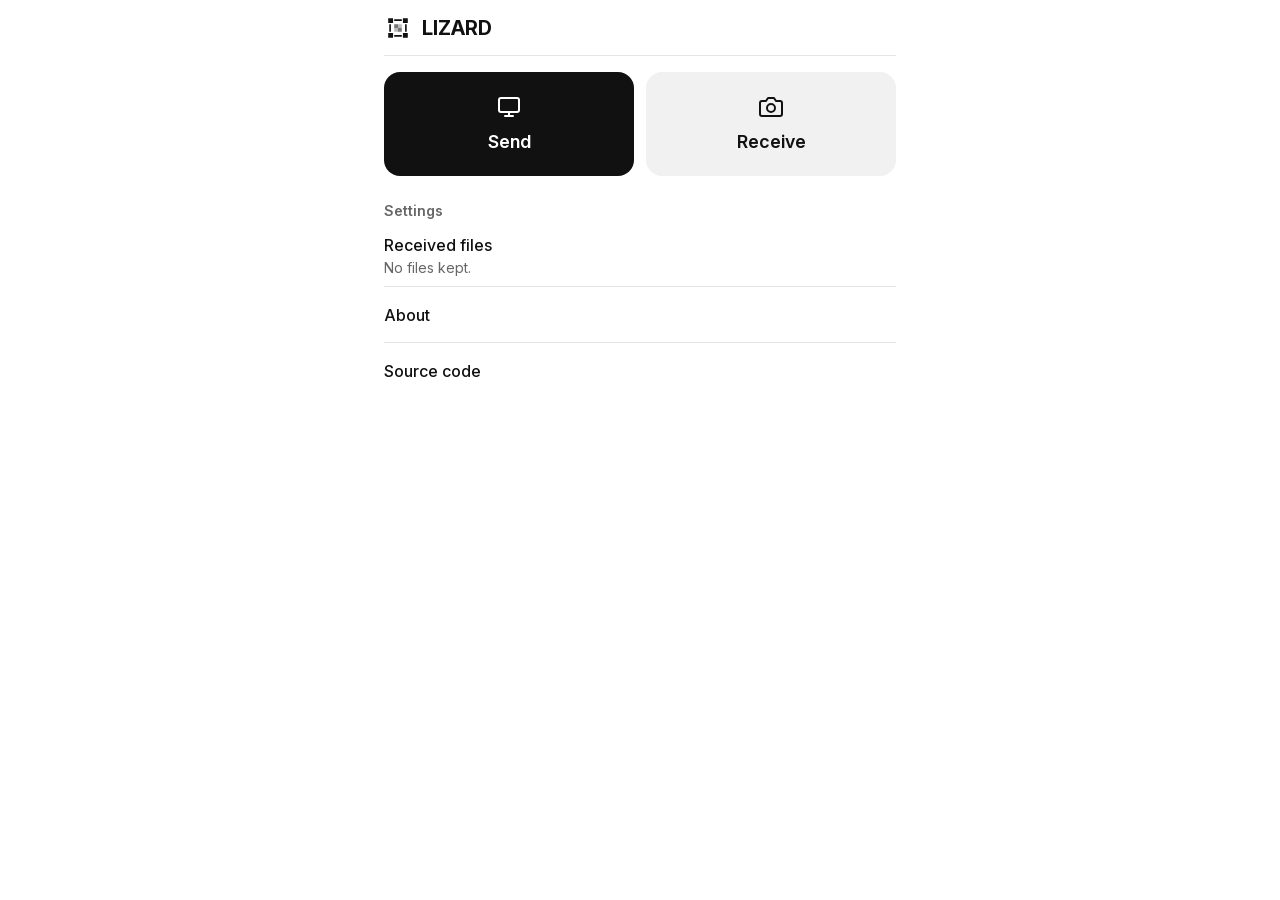
==== lizard-web/index.html @ 61e81e22 "Web: no tip card, Show tips again or first-send question, as the apps Home's first-run tip card and " ====
<!doctype html><meta charset="utf-8"><meta name="viewport" content="width=device-width,initial-scale=1"><title>LIZARD</title><meta name="description" content="Move files from a screen to a camera, with no network."><link rel="icon" href="icon.svg" type="image/svg+xml">
<link rel="preload" href="../liblizard/vendor/fonts/inter/InterVariable.woff2" as="font" type="font/woff2" crossorigin><link rel="stylesheet" href="ui.css">
<style>
  /* ai: Home (2026-10-01): Send and Receive, the received
     files (lizard-web/library.mjs) and Settings. One column, the same at every size. */
  main{max-width:34rem;margin:0 auto;padding:0 16px 2rem}
  .go{display:grid;grid-template-columns:1fr 1fr;gap:12px;margin:16px 0 8px}
  .go .btn{flex-direction:column;align-items:center;justify-content:center;gap:2px;min-height:104px;padding:16px;
    border-radius:16px;text-align:center;font-size:18px}
  .go .btn svg{margin-bottom:10px}
</style>
<main>
  <header class="bar"><span class="brand"><img src="icon.svg" alt="" width="28" height="28"><span>LIZARD</span></span><span class="grow"></span></header>
  <div class="go"><a id="send" class="btn" href="send.html"><svg class="i" viewBox="0 0 24 24" aria-hidden="true"><rect x="2" y="3" width="20" height="14" rx="2"/><path d="M8 21h8M12 17v4"/></svg>Send</a><a id="recv" class="btn" href="recv.html?auto"><svg class="i" viewBox="0 0 24 24" aria-hidden="true"><path d="M23 19a2 2 0 0 1-2 2H3a2 2 0 0 1-2-2V8a2 2 0 0 1 2-2h4l2-3h6l2 3h4a2 2 0 0 1 2 2z"/><circle cx="12" cy="13" r="4"/></svg>Receive</a></div>
  <section id="partial" aria-labelledby="partial-h" hidden><h2 id="partial-h">Unfinished</h2>
    <ul id="partialList" class="list files"></ul>
  </section>
  <section id="files" aria-labelledby="files-h"><h2 id="files-h">Received files</h2>
    <div id="empty" class="empty"><svg class="i" viewBox="0 0 24 24" aria-hidden="true"><path d="M14 2H6a2 2 0 0 0-2 2v16a2 2 0 0 0 2 2h12a2 2 0 0 0 2-2V8z"/><path d="M14 2v6h6"/></svg><span>This browser keeps no files: a received file stays until its page closes.</span></div>
    <ul id="list" class="list files"></ul>
  </section>
  <section class="settings" aria-labelledby="settings-h">
    <h2 id="settings-h" tabindex="-1">Settings</h2>
    <div class="item"><span class="body"><span class="t">Received files</span><span id="usage" class="s"></span></span><button id="clearAll" class="text danger" type="button" hidden>Delete all</button></div>
    <div class="item"><span class="body"><span class="t">About</span><span id="about" class="s"></span></span></div>
    <a id="source" class="item" href="https://github.com/FNWTalon/LIZARD" target="_blank" rel="noopener"><span class="body"><span class="t">Source code</span></span></a>
  </section>
</main>
<script type="module" src="home.mjs"></script>
---- lizard-web/ui.css ----
/* ai: The look every LIZARD page shares: light, black and white, flat (no gradients, no shadows). Since 2026-10-01: */
/* ai: one solid black button a screen, the others on a soft grey fill, minor actions text alone, every button a pill; */
/* ai: a top app bar with a back arrow; lists */
/* ai: of rows for files and settings; cards on a soft fill. Colour is for two things only: an error (--bad) and a */
/* ai: finished transfer (--good). A page keeps its own layout inline; this file holds the tokens and the parts. The */
/* ai: Android app draws the same tokens and parts (lizard-android/app/src/main/java/dev/lizard/receiver/Parts.kt). */
/* ai: The type (2026-10-10): Inter for the text, JetBrains Mono for the readouts, both from liblizard/vendor/fonts (the */
/* ai: Android app and the desktop sender carry the same files). Inter is one variable file for every weight; each page */
/* ai: preloads it, and block keeps the first paint off the fallback face (no swap after it). */
@font-face{font-family:"Inter";src:url("../liblizard/vendor/fonts/inter/InterVariable.woff2") format("woff2");font-weight:100 900;font-style:normal;font-display:block}
@font-face{font-family:"JetBrains Mono";src:url("../liblizard/vendor/fonts/jetbrains-mono/JetBrainsMono-Regular.woff2") format("woff2");font-weight:400;font-style:normal;font-display:block}
:root{--fg:#111;--bg:#fff;--muted:#666;--line:#e4e4e4;--soft:#f1f1f1;--soft-2:#e6e6e6;--card:#f6f6f6;--bad:#b00020;
  --good:#0a7a2f;color-scheme:light}
*,*::before,*::after{box-sizing:border-box}
html{-webkit-text-size-adjust:100%;text-size-adjust:100%}
body{margin:0;background:var(--bg);color:var(--fg);font:16px/1.5 Inter,system-ui,-apple-system,"Segoe UI",Roboto,sans-serif}
/* ai: the hidden attribute always wins, so a .btn's display never shows a button a page has hidden */
[hidden]{display:none !important}
a{color:var(--fg)}
/* ai: the icons (ui.mjs icon, and inline in the pages): a 24 grid, 2 px strokes in the text's colour */
svg.i{width:24px;height:24px;flex:none;display:block;fill:none;stroke:currentColor;stroke-width:2;stroke-linecap:round;stroke-linejoin:round}

/* ai: Buttons: a soft grey fill by default; .primary solid black (one a screen); .text, minor, no fill; .danger red text;
   .icon, a round 48 px target round a 24 px icon. 48 px tall for a thumb, 40 px under a mouse. */
button,.btn{display:inline-flex;align-items:center;justify-content:center;gap:8px;min-height:48px;margin:0;padding:0 20px;
  font:inherit;font-size:15px;font-weight:600;line-height:1.2;color:var(--fg);background:var(--soft);border:0;
  border-radius:999px;cursor:pointer;text-decoration:none;text-align:center;user-select:none;-webkit-tap-highlight-color:transparent}
/* ai: hover only where the pointer hovers: on a touch screen :hover sticks after a tap, and a button let go stays grey */
@media (hover:hover){button:hover,.btn:hover{background:var(--soft-2)}}
button:active,.btn:active{background:var(--soft-2)}
.primary,.primary:hover,.primary:active{background:var(--fg);color:var(--bg)}
@media (hover:hover){.primary:hover{background:#333}}
.text,.icon{background:transparent}
.text{padding:0 12px}
.danger{color:var(--bad)}
.icon{width:48px;min-width:48px;padding:0;border-radius:50%}
button:disabled,button:disabled:hover{background:var(--soft);color:rgba(17,17,17,.38);cursor:default}
.text:disabled,.icon:disabled{background:transparent}
@media (pointer:fine){button,.btn{min-height:40px}.icon{width:40px;min-width:40px}}
:focus-visible{outline:2px solid var(--fg);outline-offset:2px}

/* ai: Fields on the soft fill, 8 px corners; a select's own arrow replaced by a chevron. 16 px text: iOS zooms the page
   in on focus of anything smaller. */
select,input{font:inherit;font-size:16px;color:var(--fg);background-color:var(--soft);border:1px solid transparent;
  border-radius:8px;min-height:48px;padding:0 12px;min-width:0;max-width:100%}
select{appearance:none;-webkit-appearance:none;padding-right:40px;background-repeat:no-repeat;background-position:right 14px center;
  background-size:14px;background-image:url("data:image/svg+xml,%3Csvg xmlns='http://www.w3.org/2000/svg' viewBox='0 0 24 24' fill='none' stroke='%23666' stroke-width='2.5' stroke-linecap='round' stroke-linejoin='round'%3E%3Cpath d='M6 9l6 6 6-6'/%3E%3C/svg%3E")}
select:focus-visible,input:focus-visible{outline:none;border-color:var(--fg)}
/* ai: sliders the full width of their box (2026-10-02): none of the fields' padding, fill or 48 px height */
input[type=range]{width:100%;min-height:24px;padding:0;margin:0;background:transparent;border:0;accent-color:var(--fg)}
select:disabled,input:disabled{color:rgba(17,17,17,.38)}
@media (pointer:fine){select,input{min-height:40px}}
.row{display:flex;flex-wrap:wrap;gap:8px;align-items:center}

/* ai: Status: .status is the state line, .nums the user's figures under it (progress, size, speed, time left: their
   figures of one width so they do not jitter), .lab the lab line in Developer Tools (a code block, as the readouts), .why the
   hints when there are any. */
.status{font-size:18px;font-weight:600;line-height:1.35;margin:4px 0}
.nums{font-size:14px;font-variant-numeric:tabular-nums;color:var(--muted);margin:2px 0}
.lab,pre.readout{font:13px/1.45 "JetBrains Mono",ui-monospace,SFMono-Regular,Menlo,Consolas,monospace;color:var(--muted);background:var(--card);
  border-radius:8px;padding:8px 12px;margin:8px 0;white-space:pre-wrap;word-break:break-word}
pre.readout{font-size:12px;color:var(--fg)}
.lab:empty,pre.readout:empty{display:none}
.why{font-weight:600;margin:4px 0}
.good{color:var(--good)}
.bad{color:var(--bad)}
/* ai: a file's name in a line (ui.mjs sayName, 2026-10-23): on one line, its stem cut with an ellipsis, its ending whole */
.fname{display:inline-flex;max-width:100%;white-space:nowrap;vertical-align:bottom}
.fname>.stem{overflow:hidden;text-overflow:ellipsis;min-width:0}
.hint{color:var(--muted);font-size:14px}
.meter{height:6px;background:var(--soft);border-radius:3px;overflow:hidden;margin:8px 0}
.meter>span{display:block;height:100%;width:0;background:var(--fg);border-radius:3px}

/* ai: The top app bar every page carries: Home's mark and name, or on the other pages a back arrow (home) and the page's
   title; the other tool (#swap, a text button) and Settings (an icon button) on the right. Its height is fixed, so
   nothing below it moves when a page's state changes. */
.bar{display:flex;align-items:center;gap:4px;min-height:56px;border-bottom:1px solid var(--line);flex:none}
.bar .brand{display:inline-flex;align-items:center;gap:10px;min-height:48px;font-size:20px;font-weight:700;color:var(--fg);text-decoration:none}
.bar .brand img{width:28px;height:28px;display:block}
.bar .back{margin-left:-12px}
.bar h1{margin:0 0 0 4px;font-size:20px;font-weight:600;white-space:nowrap;overflow:hidden;text-overflow:ellipsis;min-width:0}
.bar .grow{flex:1 1 auto}
.bar>.icon:last-child{margin-right:-12px}
@media (pointer:fine){.bar .back{margin-left:-8px}.bar>.icon:last-child{margin-right:-8px}}
/* ai: The tool pages' sidebar collapser (2026-10-02): an icon at the bar's end in landscape, where the controls are a
   column beside the code or the camera;
   collapsed (body.collapsed, ui.mjs collapser), the column is a 56 px rail holding it alone, its chevrons turned, and
   the page's own room the rest (each page sizes its column by --side). Portrait stacks the controls: no button.
   Since 2026-11-01 by the pointer: a phone's (coarse) the collapser alone, no edge and no switch in the column's bar;
   anything else (a mouse's fine pointer, or none) no collapser in the open column's bar, the column's edge an editor's
   sash (ui.mjs sideResizer); the rail's expander on both. */
:root{--side:20rem}
.side-edge{display:none}
.bar .collapse{display:none}
@media (orientation:landscape){
  /* ai: the tool pages' way Home is the rail's last square in landscape, not the bar (2026-10-05): expanding the column
     put the bar's back arrow where the expand button had been, and a second tap left the page */
  .bar .back{display:none}
  body.collapsed{--side:56px}
  body.collapsed .bar{padding:0;justify-content:center}
  body.collapsed .bar>:not(.collapse){display:none}
  body.collapsed .bar>.collapse{margin:0}
  body.collapsed .collapse svg{transform:rotate(180deg)}
  body.resizing{cursor:col-resize;user-select:none}
  body.collapsed .rail{display:flex;flex:1 1 auto}
}
@media (orientation:landscape) and (pointer:coarse){
  .bar .collapse{display:flex}
  .bar #swap{display:none}
}
@media (orientation:landscape) and (pointer:fine),(orientation:landscape) and (pointer:none){
  /* ai: the column's edge, dragged (ui.mjs sideResizer, 2026-10-05): a 12 px strip over the hairline, the rail's too */
  .side-edge{display:block;position:fixed;top:0;bottom:0;left:var(--side);width:12px;margin-left:-6px;cursor:col-resize;z-index:5;touch-action:none}
  body.full .side-edge{display:none}
  body.collapsed .bar .collapse{display:flex}
}
/* ai: The collapsed rail's squares (2026-10-02): 56 px each under
   the bar's button; a pause that turns to play (.off), a figure over its unit (.rate), the receiver's green tick (.done). */
.rail{display:none;flex-direction:column;align-items:center}
.rail>*{width:56px;height:56px;flex:none;display:flex;flex-direction:column;align-items:center;justify-content:center;margin:0;padding:0}
.rail>[hidden]{display:none}
.rail .rate{font-size:13px;line-height:1.2;font-weight:600;color:var(--fg);font-variant-numeric:tabular-nums}
.rail .rate small{font-size:11px;font-weight:400;color:var(--muted)}
.rail .done{color:var(--good)}
.rail .play,.rail .off .pause{display:none}.rail .off .play{display:block}
/* ai: A square at the rail's foot (the sender's "?", 2026-10-03), and the card it opens: a popover beside the rail, at
   the foot of the window, on the card fill. */
.rail .help{margin-top:auto}
/* ai: Home, the rail's last square (2026-10-05): at the foot, under the sender's "?" where there is one */
.rail .home{margin-top:auto}
.rail .help~.home{margin-top:0}
/* ai: A dialog in the middle (the receiver's first-camera note), the page's colours */
.dialog{border:0;border-radius:12px;padding:20px 20px 16px;max-width:22rem;background:var(--bg);color:var(--fg);box-shadow:0 8px 32px rgba(0,0,0,.25);font-size:15px;line-height:1.45}
.dialog::backdrop{background:rgba(0,0,0,.35)}
.dialog p{margin:0 0 16px}
.row.end{justify-content:flex-end}
.pop{position:fixed;inset:auto auto 8px 64px;margin:0;max-width:18rem;border:0;border-radius:12px;padding:12px 16px;background:var(--card);color:var(--fg);box-shadow:0 4px 16px rgba(0,0,0,.18);font-size:14px;line-height:1.4}


/* ai: Sections and rows: a section's heading a small grey label; a row (.item) 56 px tall at least, its text (.body: .t
   the title, .s the line under it) beside a leading icon (.lead) and a trailing control, a hairline between rows. */
.settings>h2,section>h2{font-size:14px;font-weight:600;color:var(--muted);margin:24px 0 4px}
.settings label{display:grid;gap:4px;font-size:14px;color:var(--muted);margin:8px 0}
.settings label select{color:var(--fg);width:100%}
.list{list-style:none;margin:0;padding:0}
.item{display:flex;align-items:center;gap:12px;min-height:56px;padding:8px 0;border-bottom:1px solid var(--line)}
.item:last-child{border-bottom:0}
button.item{width:100%;justify-content:flex-start;padding:8px 0;font-weight:400;font-size:16px;text-align:left;background:transparent;border-radius:0}
@media (hover:hover){button.item:hover{background:transparent}}
a.item{text-decoration:none}
.item .body{display:flex;flex-direction:column;flex:1 1 auto;min-width:0}
/* ai: a row's title on one line, cut with an ellipsis where the row is too narrow for it (2026-10-23) */
.item .t{font-weight:500;white-space:nowrap;overflow:hidden;text-overflow:ellipsis}
.item .s{font-size:14px;color:var(--muted)}
.lead{display:grid;place-items:center;width:40px;height:40px;border-radius:10px;background:var(--soft);flex:none}
/* ai: The senders' file upload (2026-10-26, LocalSend's geometry; the apps' Parts the same): .tile a button 104 px tall,
   an icon over one word; .sel the selection's card, its count and Clear on one line over its items (.itile: the icon,
   the name with its stem cut and its ending kept, the size, an x at its corner). The tiles share one row across the
   width, always; the items are a grid stretched across it, 104 px the narrowest before one folds to the next row, a
   short last row keeping the columns' width (auto-fill). */
.tiles{display:grid;grid-auto-flow:column;grid-auto-columns:minmax(0,1fr);gap:12px}
.tile{flex-direction:column;gap:8px;width:100%;height:104px;padding:0;border-radius:12px;font-weight:500}
.tile svg.i{width:32px;height:32px}
.sel{padding:4px 12px 12px;border-radius:12px;background:var(--card)}
.sel>.head{display:flex;align-items:center;gap:8px;min-height:40px;padding-left:4px}
.sel>.head>span{flex:1 1 auto;min-width:0;font-weight:500;white-space:nowrap;overflow:hidden;text-overflow:ellipsis}
.items{display:grid;grid-template-columns:repeat(auto-fill,minmax(104px,1fr));gap:8px;margin:4px 0 0;padding:0;list-style:none}
.itile{position:relative;display:flex;flex-direction:column;align-items:center;justify-content:center;gap:2px;min-width:0;
  height:104px;padding:8px;border-radius:12px;background:var(--bg)}
.itile>svg.i{width:28px;height:28px;margin-bottom:4px;color:var(--muted)}
.itile .t{max-width:100%;font-size:13px;font-weight:500;line-height:1.3}
.itile .s{font-size:12px;color:var(--muted);white-space:nowrap}
.itile .x{position:absolute;top:2px;right:2px;width:28px;min-width:28px;height:28px;min-height:28px;padding:0;background:transparent}
.itile .x svg.i{width:16px;height:16px}
/* ai: The received files (home.mjs): the row opens its file; the more icon's menu holds Open, Save, Share, Delete. */
.files .name{flex:1 1 auto;min-width:0;white-space:nowrap;overflow:hidden;text-overflow:ellipsis;font-weight:500;text-decoration:none}
.files .meta{display:block;overflow:hidden;text-overflow:ellipsis;font-weight:400;font-size:14px;color:var(--muted)}
.menu{position:relative;flex:none}
.menu>summary{list-style:none}
.menu>summary::-webkit-details-marker{display:none}
.menu .acts{position:absolute;right:0;top:calc(100% + 4px);z-index:5;display:flex;flex-direction:column;min-width:11rem;
  padding:6px 0;background:var(--bg);border:1px solid var(--line);border-radius:12px}
.menu .acts>*{justify-content:flex-start;min-height:44px;padding:0 16px;border-radius:0;background:transparent;font-weight:400}
@media (hover:hover){.menu .acts>*:hover{background:var(--soft)}}
.empty{display:flex;flex-direction:column;align-items:center;gap:8px;padding:24px 0;color:var(--muted);font-size:14px;text-align:center}

/* ai: Settings and Developer Tools (details.dev; the Developer panel until 2026-10-01, Advanced until 2026-10-03): the
   switches and readouts, closed unless opened (ui.mjs remember keeps it); its summary a row with a chevron that turns. */
details.dev{border-top:1px solid var(--line);margin-top:8px}
details.dev>summary{list-style:none;display:flex;align-items:center;min-height:56px;cursor:pointer;font-weight:500;user-select:none}
details.dev>summary::-webkit-details-marker{display:none}
details.dev>summary::after{content:"";margin:0 6px 0 auto;width:8px;height:8px;border-right:2px solid var(--muted);
  border-bottom:2px solid var(--muted);transform:translateY(-2px) rotate(45deg);transition:transform .15s}
details.dev[open]>summary::after{transform:translateY(2px) rotate(225deg)}
/* ai: a fold's first line straight under its row (2026-10-02) */
details.dev>summary+*,details.dev>summary+.grid>label:first-child{margin-top:0}
/* ai: Settings' fields, one rhythm (2026-10-02): a label 4 px over its control,
   16 px between fields whatever the control (a menu, a slider), a group's header 16 px above it and 8 px
   over its first field */
details.dev .grid{display:grid;grid-template-columns:repeat(auto-fill,minmax(min(100%,14rem),1fr));gap:16px;margin:4px 0 16px}
details.dev label{display:grid;gap:4px;font-size:14px;color:var(--muted);margin:0}
/* ai: the sender's blocks a frame (2026-10-01): a slider (its first step auto since 2026-10-05, an auto box beside it
   before), the count and what it holds above */
.blocks{display:flex;flex-direction:column;gap:4px;margin:0}.blocks .row{display:flex;align-items:center;gap:12px;justify-content:space-between}
/* ai: a slider's title and value in the fields' label style (2026-10-02) */
.blocks .row>span{font-size:14px;color:var(--muted)}
/* ai: the Code group's first field right under its heading */
#f-focus>.grid{margin-top:0}#f-focus>.grid>.blocks:first-child{margin-top:0}
.item .s:empty{display:none}
#blocksOut,#fpsOut{color:var(--muted);font-variant-numeric:tabular-nums}
details.dev fieldset{border:0;margin:16px 0 0;padding:0;min-width:0}
/* ai: About, a tool page's last row, under Developer Tools (2026-10-02) */
.settings .about{border-top:1px solid var(--line);margin-top:8px}
details.dev legend{font-size:14px;font-weight:600;color:var(--fg);padding:0;margin-bottom:8px}
.sr-only{position:absolute;width:1px;height:1px;padding:0;margin:-1px;overflow:hidden;clip:rect(0 0 0 0);
  white-space:nowrap;border:0}
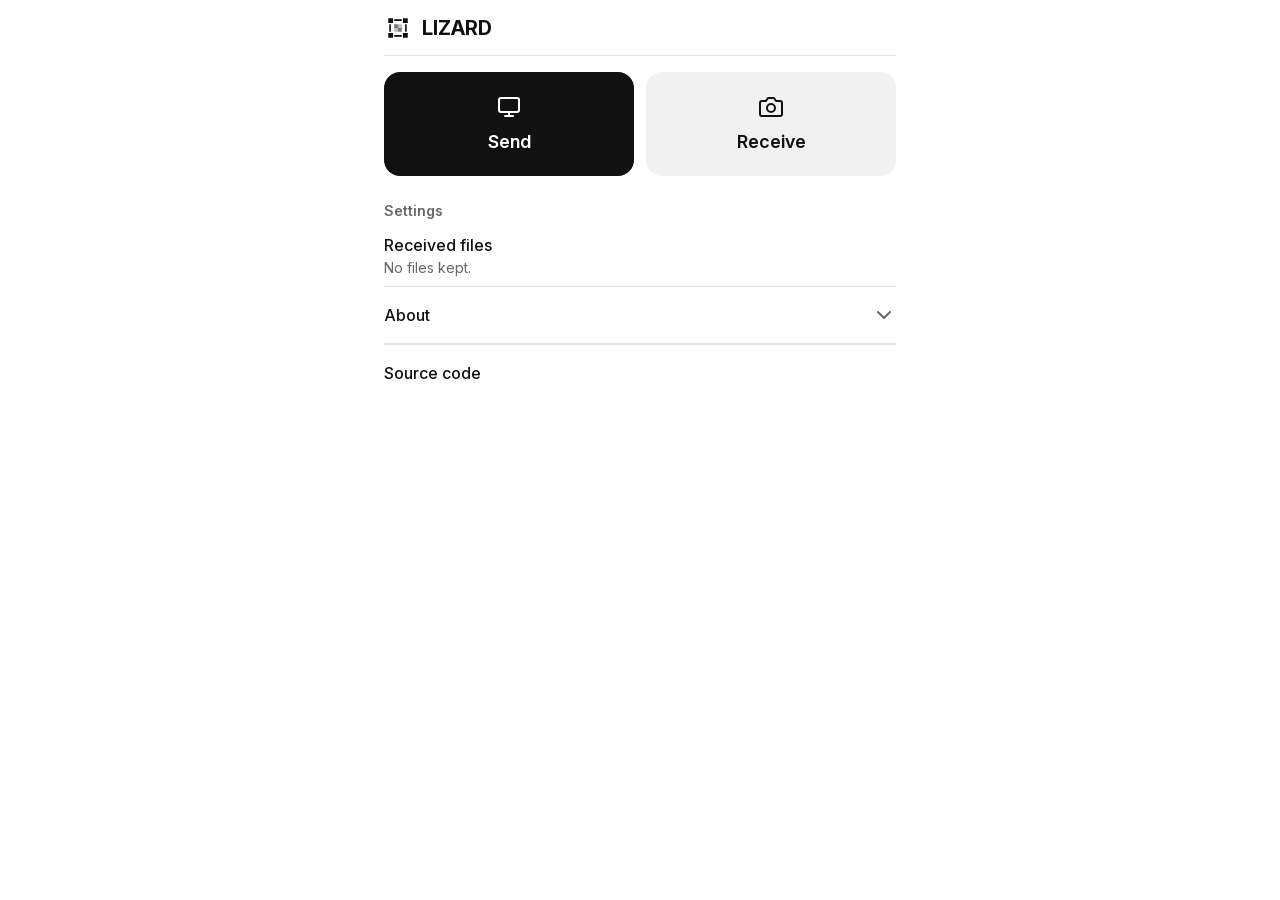
==== commit a7d27cc4: "The web receiver in the PC receiver's layout The receiver page takes the apps' Receive screen (lizar" ====
--- a/lizard-web/index.html
+++ b/lizard-web/index.html
@@ -8,6 +8,8 @@
   .go .btn{flex-direction:column;align-items:center;justify-content:center;gap:2px;min-height:104px;padding:16px;
     border-radius:16px;text-align:center;font-size:18px}
   .go .btn svg{margin-bottom:10px}
+  /* ai: About a fold among the Settings rows (2026-11-06, the apps' AboutFold): the rows' hairline under it, none over it */
+  .settings details.dev{border-top:0;margin-top:0;border-bottom:1px solid var(--line)}
 </style>
 <main>
   <header class="bar"><span class="brand"><img src="icon.svg" alt="" width="28" height="28"><span>LIZARD</span></span><span class="grow"></span></header>
@@ -22,7 +24,7 @@
   <section class="settings" aria-labelledby="settings-h">
     <h2 id="settings-h" tabindex="-1">Settings</h2>
     <div class="item"><span class="body"><span class="t">Received files</span><span id="usage" class="s"></span></span><button id="clearAll" class="text danger" type="button" hidden>Delete all</button></div>
-    <div class="item"><span class="body"><span class="t">About</span><span id="about" class="s"></span></span></div>
+    <details class="dev" id="aboutFold"><summary>About</summary><div id="about" class="about-text"></div></details>
     <a id="source" class="item" href="https://github.com/FNWTalon/LIZARD" target="_blank" rel="noopener"><span class="body"><span class="t">Source code</span></span></a>
   </section>
 </main>
--- a/lizard-web/ui.css
+++ b/lizard-web/ui.css
@@ -39,17 +39,25 @@
 @media (pointer:fine){button,.btn{min-height:40px}.icon{width:40px;min-width:40px}}
 :focus-visible{outline:2px solid var(--fg);outline-offset:2px}
 
-/* ai: Fields on the soft fill, 8 px corners; a select's own arrow replaced by a chevron. 16 px text: iOS zooms the page
-   in on focus of anything smaller. */
-select,input{font:inherit;font-size:16px;color:var(--fg);background-color:var(--soft);border:1px solid transparent;
+/* ai: Fields on the soft fill, 8 px corners; a select's own arrow replaced by the apps' chevron (lizard-ui Parts.kt
+   Select: 18 px, 12 px from its end). 16 px text: iOS zooms the page in on focus of anything smaller. */
+select,input{font:inherit;font-size:16px;font-weight:400;color:var(--fg);background-color:var(--soft);border:1px solid transparent;
   border-radius:8px;min-height:48px;padding:0 12px;min-width:0;max-width:100%}
-select{appearance:none;-webkit-appearance:none;padding-right:40px;background-repeat:no-repeat;background-position:right 14px center;
-  background-size:14px;background-image:url("data:image/svg+xml,%3Csvg xmlns='http://www.w3.org/2000/svg' viewBox='0 0 24 24' fill='none' stroke='%23666' stroke-width='2.5' stroke-linecap='round' stroke-linejoin='round'%3E%3Cpath d='M6 9l6 6 6-6'/%3E%3C/svg%3E")}
+select{appearance:none;-webkit-appearance:none;padding-right:42px;background-repeat:no-repeat;background-position:right 12px center;
+  background-size:18px;background-image:url("data:image/svg+xml,%3Csvg xmlns='http://www.w3.org/2000/svg' viewBox='0 0 24 24' fill='none' stroke='%23666' stroke-width='2' stroke-linecap='round' stroke-linejoin='round'%3E%3Cpath d='M6 9l6 6 6-6'/%3E%3C/svg%3E")}
 select:focus-visible,input:focus-visible{outline:none;border-color:var(--fg)}
-/* ai: sliders the full width of their box (2026-10-02): none of the fields' padding, fill or 48 px height */
-input[type=range]{width:100%;min-height:24px;padding:0;margin:0;background:transparent;border:0;accent-color:var(--fg)}
+/* ai: Sliders as the apps draw them (lizard-ui Parts.kt Bar, 2026-11-06): a 6 px track with round ends on the hairline's
+   grey, filled in the foreground's colour up to a 20 px round thumb, the fill ending at the thumb's centre (ui.mjs
+   slider sets --f, the value's fraction); the full width of their box, 48 px tall, none of the fields' padding or fill */
+input[type=range]{-webkit-appearance:none;appearance:none;width:100%;height:48px;min-height:0;padding:0;margin:0;background:transparent;border:0;--f:0}
+input[type=range]::-webkit-slider-runnable-track{height:6px;border-radius:3px;background:linear-gradient(to right,var(--fg) calc(10px + (100% - 20px) * var(--f)),var(--line) 0)}
+input[type=range]::-webkit-slider-thumb{-webkit-appearance:none;width:20px;height:20px;margin-top:-7px;border:0;border-radius:50%;background:var(--fg)}
+input[type=range]::-moz-range-track{height:6px;border-radius:3px;background:var(--line)}
+input[type=range]::-moz-range-progress{height:6px;border-radius:3px;background:var(--fg)}
+input[type=range]::-moz-range-thumb{width:20px;height:20px;border:0;border-radius:50%;background:var(--fg)}
+input[type=range]:disabled{opacity:.38}
 select:disabled,input:disabled{color:rgba(17,17,17,.38)}
-@media (pointer:fine){select,input{min-height:40px}}
+@media (pointer:fine){select,input:not([type=range]){min-height:40px}}
 .row{display:flex;flex-wrap:wrap;gap:8px;align-items:center}
 
 /* ai: Status: .status is the state line, .nums the user's figures under it (progress, size, speed, time left: their
@@ -96,6 +104,7 @@
   /* ai: the tool pages' way Home is the rail's last square in landscape, not the bar (2026-10-05): expanding the column
      put the bar's back arrow where the expand button had been, and a second tap left the page */
   .bar .back{display:none}
+  .bar .back+h1{margin-left:0}
   body.collapsed{--side:56px}
   body.collapsed .bar{padding:0;justify-content:center}
   body.collapsed .bar>:not(.collapse){display:none}
@@ -189,28 +198,35 @@
 details.dev{border-top:1px solid var(--line);margin-top:8px}
 details.dev>summary{list-style:none;display:flex;align-items:center;min-height:56px;cursor:pointer;font-weight:500;user-select:none}
 details.dev>summary::-webkit-details-marker{display:none}
-details.dev>summary::after{content:"";margin:0 6px 0 auto;width:8px;height:8px;border-right:2px solid var(--muted);
-  border-bottom:2px solid var(--muted);transform:translateY(-2px) rotate(45deg);transition:transform .15s}
-details.dev[open]>summary::after{transform:translateY(2px) rotate(225deg)}
+/* ai: the apps' chevron (lizard-ui Parts.kt Fold): Feather's, 24 px, muted, turned over while open */
+details.dev>summary::after{content:"";flex:none;margin-left:auto;width:24px;height:24px;
+  background:url("data:image/svg+xml,%3Csvg xmlns='http://www.w3.org/2000/svg' viewBox='0 0 24 24' fill='none' stroke='%23666' stroke-width='2' stroke-linecap='round' stroke-linejoin='round'%3E%3Cpath d='M6 9l6 6 6-6'/%3E%3C/svg%3E") center/24px no-repeat;transition:transform .15s}
+details.dev[open]>summary::after{transform:rotate(180deg)}
 /* ai: a fold's first line straight under its row (2026-10-02) */
 details.dev>summary+*,details.dev>summary+.grid>label:first-child{margin-top:0}
 /* ai: Settings' fields, one rhythm (2026-10-02): a label 4 px over its control,
    16 px between fields whatever the control (a menu, a slider), a group's header 16 px above it and 8 px
    over its first field */
 details.dev .grid{display:grid;grid-template-columns:repeat(auto-fill,minmax(min(100%,14rem),1fr));gap:16px;margin:4px 0 16px}
-details.dev label{display:grid;gap:4px;font-size:14px;color:var(--muted);margin:0}
+/* ai: a field's title as the apps' (lizard-ui Parts.kt Field, 2026-11-06): 14 px semibold, muted, in a 36 px row, 4 px
+   over its control */
+details.dev label{display:grid;grid-template-rows:minmax(36px,auto) auto;align-items:center;gap:4px;font-size:14px;font-weight:600;color:var(--muted);margin:0}
 /* ai: the sender's blocks a frame (2026-10-01): a slider (its first step auto since 2026-10-05, an auto box beside it
    before), the count and what it holds above */
-.blocks{display:flex;flex-direction:column;gap:4px;margin:0}.blocks .row{display:flex;align-items:center;gap:12px;justify-content:space-between}
-/* ai: a slider's title and value in the fields' label style (2026-10-02) */
-.blocks .row>span{font-size:14px;color:var(--muted)}
+.blocks{display:flex;flex-direction:column;gap:4px;margin:0}.blocks .row{display:flex;align-items:center;gap:12px;justify-content:space-between;min-height:36px}
+/* ai: a slider's title and value in the fields' style (2026-10-02): the title semibold, its value regular (the apps' Field) */
+.blocks .row>span{font-size:14px;color:var(--muted)}.blocks .row>span:first-child{font-weight:600}
 /* ai: the Code group's first field right under its heading */
 #f-focus>.grid{margin-top:0}#f-focus>.grid>.blocks:first-child{margin-top:0}
 .item .s:empty{display:none}
 #blocksOut,#fpsOut{color:var(--muted);font-variant-numeric:tabular-nums}
 details.dev fieldset{border:0;margin:16px 0 0;padding:0;min-width:0}
-/* ai: About, a tool page's last row, under Developer Tools (2026-10-02) */
-.settings .about{border-top:1px solid var(--line);margin-top:8px}
+/* ai: About, a fold (2026-11-06, the apps' AboutFold): closed until opened and not kept, its text in paragraphs 10 px
+   apart (ui.mjs about): the build line muted, the license, the design it is based on, the credits a line a license */
+.about-text{display:flex;flex-direction:column;gap:10px;margin:0 0 16px;font-size:14px;line-height:20px}
+.about-text>p{margin:0}.about-text>.build{color:var(--muted)}
+/* ai: Source code after About on a tool page, a hairline over it (the apps' SourceRow) */
+details.dev+a.item{border-top:1px solid var(--line)}
 details.dev legend{font-size:14px;font-weight:600;color:var(--fg);padding:0;margin-bottom:8px}
 .sr-only{position:absolute;width:1px;height:1px;padding:0;margin:-1px;overflow:hidden;clip:rect(0 0 0 0);
   white-space:nowrap;border:0}
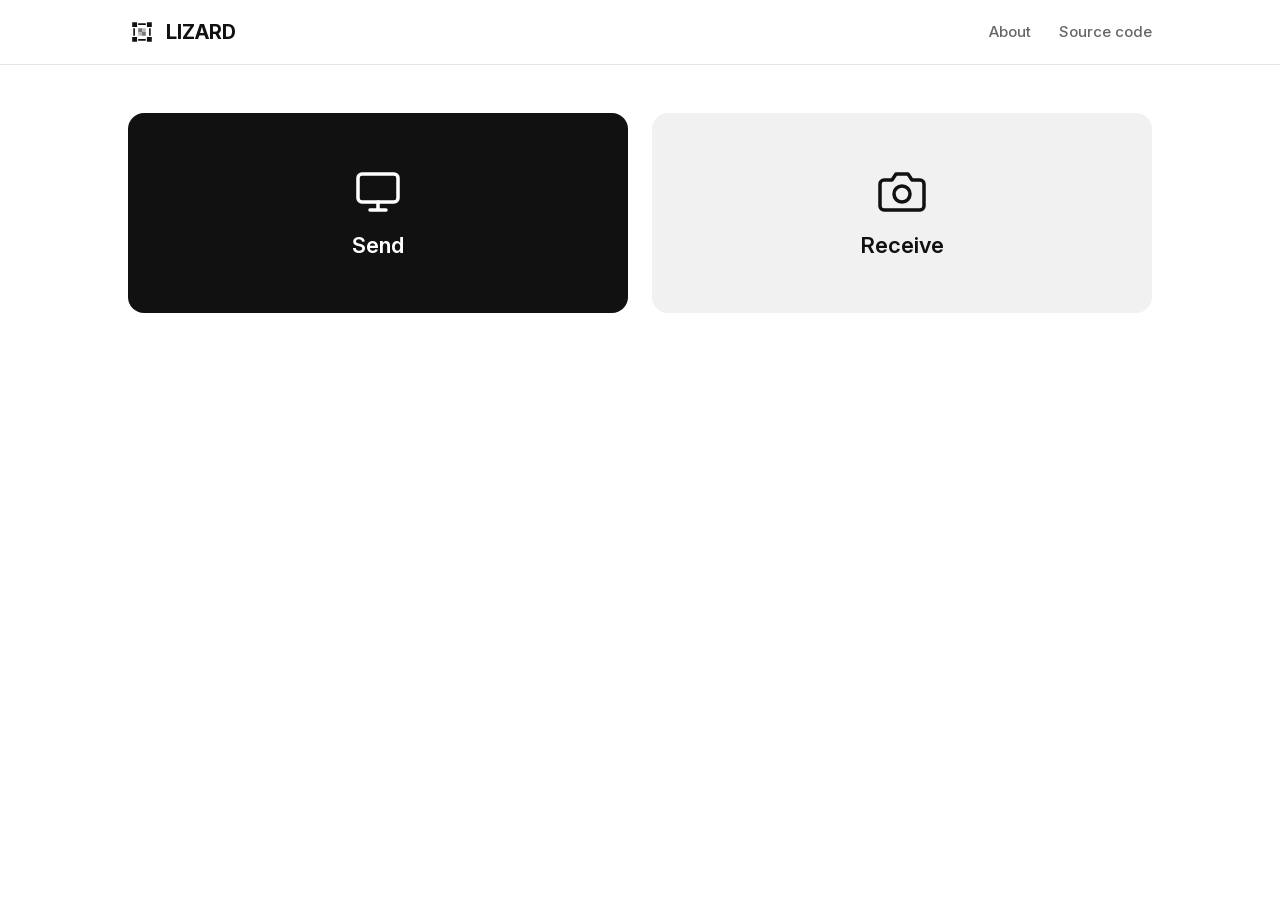
==== commit 7d2dee60: "Home on a PC: spacious, the lists in columns On a window 900 px wide or more under a mouse (or no po" ====
--- a/lizard-web/index.html
+++ b/lizard-web/index.html
@@ -3,22 +3,63 @@
 <style>
   /* ai: Home (2026-10-01): Send and Receive, the received
      files (lizard-web/library.mjs) and Settings. One column, the same at every size. */
-  main{max-width:34rem;margin:0 auto;padding:0 16px 2rem}
+  main,.top{max-width:34rem;margin:0 auto;padding:0 16px 2rem}
+  .top{padding-bottom:0}
+  /* ai: the PC's parts, hidden on a phone: the bar's About and Source code, the files' columns and their cells */
+  .top .pc,.cols,.files .c-size,.files .c-when,.files .c-open,#clearAllTop{display:none}
+  .files .c-act{display:flex;flex:none;align-items:center}
+  .shead{display:flex;align-items:center}.shead h2{flex:1 1 auto;font-size:14px;font-weight:600;color:var(--muted);margin:24px 0 4px}
   .go{display:grid;grid-template-columns:1fr 1fr;gap:12px;margin:16px 0 8px}
   .go .btn{flex-direction:column;align-items:center;justify-content:center;gap:2px;min-height:104px;padding:16px;
     border-radius:16px;text-align:center;font-size:18px}
   .go .btn svg{margin-bottom:10px}
   /* ai: About a fold among the Settings rows (2026-11-06, the apps' AboutFold): the rows' hairline under it, none over it */
   .settings details.dev{border-top:0;margin-top:0;border-bottom:1px solid var(--line)}
+  /* ai: Home on a PC (2026-11-06; a window 900 px wide or more, under a mouse or no pointer): spacious, the bar across
+     the window (the mark and LIZARD; About, opening the credits in a dialog, and Source code on its right), the
+     content at most 1120 px wide with 48 px margins; Send and Receive two cards stretched across it, 200 px tall (the
+     one place a PC's buttons stretch); Unfinished and Received files as lists with columns (Name, Progress or Size,
+     Started or Received), each row's Continue or Open and its more menu on the right, Delete all on the files'
+     heading. No Settings section: what it held is the bar's and the heading's. A phone keeps the column above. */
+  @media (min-width:900px) and (pointer:fine),(min-width:900px) and (pointer:none){
+    .top{max-width:none;padding:0;border-bottom:1px solid var(--line)}
+    .top>.bar{max-width:1120px;margin:0 auto;padding:0 48px;border:0;min-height:64px}
+    .top .pc{display:inline-flex}.top .pc.text{font-weight:500;color:var(--muted)}.top .pc:last-child{margin-right:-12px}
+    main{max-width:1120px;padding:0 48px 3rem}
+    .go{gap:24px;margin:48px 0 56px}
+    .go .btn{height:200px;min-height:200px;gap:16px;border-radius:16px;font-size:22px;font-weight:600}
+    .go .btn svg.i{width:48px;height:48px;stroke-width:1.75;margin:0}
+    main>section{margin:0 0 48px}
+    .shead{min-height:40px;margin:0 0 8px}
+    .shead h2,section>h2{margin:0;font-size:20px;font-weight:600;color:var(--fg)}
+    #clearAllTop:not([hidden]){display:inline-flex;margin-right:-12px}
+    .settings{display:none}
+    .cols,.files .item{display:grid;grid-template-columns:40px minmax(0,1fr) 200px 220px 160px;align-items:center;column-gap:16px}
+    .cols{font-size:13px;font-weight:600;color:var(--muted);padding:0 0 8px;border-bottom:1px solid var(--line)}
+    .cols>:first-child{grid-column:1 / span 2}
+    .files .item{min-height:60px;padding:0;border-bottom:1px solid var(--line)}
+    .files .item:last-child{border-bottom:1px solid var(--line)}
+    .files .meta{display:none}
+    .files .c-size,.files .c-when{display:flex;align-items:center;gap:10px;font-size:14px;color:var(--muted);font-variant-numeric:tabular-nums;white-space:nowrap}
+    .files .c-act{justify-content:flex-end;gap:4px}
+    .files .c-open{display:inline-flex;min-height:36px;padding:0 16px;font-size:14px}
+    .files .c-act .menu>summary{width:36px;min-width:36px;min-height:36px;margin-right:-6px}
+    .meter.mini{width:64px;margin:0;flex:none}
+    #empty{padding:24px 0}
+  }
 </style>
+<div class="top"><header class="bar"><span class="brand"><img src="icon.svg" alt="" width="28" height="28"><span>LIZARD</span></span><span class="grow"></span><button id="aboutTop" class="btn text pc" type="button">About</button><a class="btn text pc" href="https://github.com/FNWTalon/LIZARD" target="_blank" rel="noopener">Source code</a></header></div>
+<!-- ai: About's credits on a PC, opened from the bar (the phone's fold below holds the same) -->
+<dialog id="aboutDlg" class="dialog"><div id="aboutPc" class="about-text"></div><div class="row end"><button id="aboutClose" type="button">Close</button></div></dialog>
 <main>
-  <header class="bar"><span class="brand"><img src="icon.svg" alt="" width="28" height="28"><span>LIZARD</span></span><span class="grow"></span></header>
   <div class="go"><a id="send" class="btn" href="send.html"><svg class="i" viewBox="0 0 24 24" aria-hidden="true"><rect x="2" y="3" width="20" height="14" rx="2"/><path d="M8 21h8M12 17v4"/></svg>Send</a><a id="recv" class="btn" href="recv.html?auto"><svg class="i" viewBox="0 0 24 24" aria-hidden="true"><path d="M23 19a2 2 0 0 1-2 2H3a2 2 0 0 1-2-2V8a2 2 0 0 1 2-2h4l2-3h6l2 3h4a2 2 0 0 1 2 2z"/><circle cx="12" cy="13" r="4"/></svg>Receive</a></div>
-  <section id="partial" aria-labelledby="partial-h" hidden><h2 id="partial-h">Unfinished</h2>
+  <section id="partial" aria-labelledby="partial-h" hidden><div class="shead"><h2 id="partial-h">Unfinished</h2></div>
+    <div class="cols" aria-hidden="true"><span>Name</span><span>Progress</span><span>Started</span><span></span></div>
     <ul id="partialList" class="list files"></ul>
   </section>
-  <section id="files" aria-labelledby="files-h"><h2 id="files-h">Received files</h2>
+  <section id="files" aria-labelledby="files-h"><div class="shead"><h2 id="files-h">Received files</h2><button id="clearAllTop" class="text danger" type="button" hidden>Delete all</button></div>
     <div id="empty" class="empty"><svg class="i" viewBox="0 0 24 24" aria-hidden="true"><path d="M14 2H6a2 2 0 0 0-2 2v16a2 2 0 0 0 2 2h12a2 2 0 0 0 2-2V8z"/><path d="M14 2v6h6"/></svg><span>This browser keeps no files: a received file stays until its page closes.</span></div>
+    <div class="cols" aria-hidden="true"><span>Name</span><span>Size</span><span>Received</span><span></span></div>
     <ul id="list" class="list files"></ul>
   </section>
   <section class="settings" aria-labelledby="settings-h">
--- a/lizard-web/ui.css
+++ b/lizard-web/ui.css
@@ -75,6 +75,8 @@
 /* ai: a file's name in a line (ui.mjs sayName, 2026-10-23): on one line, its stem cut with an ellipsis, its ending whole */
 .fname{display:inline-flex;max-width:100%;white-space:nowrap;vertical-align:bottom}
 .fname>.stem{overflow:hidden;text-overflow:ellipsis;min-width:0}
+/* ai: the kept ending whole, its leading space too (a bundle's " and N more.tar": a flex item drops it otherwise) */
+.fname>:last-child{white-space:pre}
 .hint{color:var(--muted);font-size:14px}
 .meter{height:6px;background:var(--soft);border-radius:3px;overflow:hidden;margin:8px 0}
 .meter>span{display:block;height:100%;width:0;background:var(--fg);border-radius:3px}
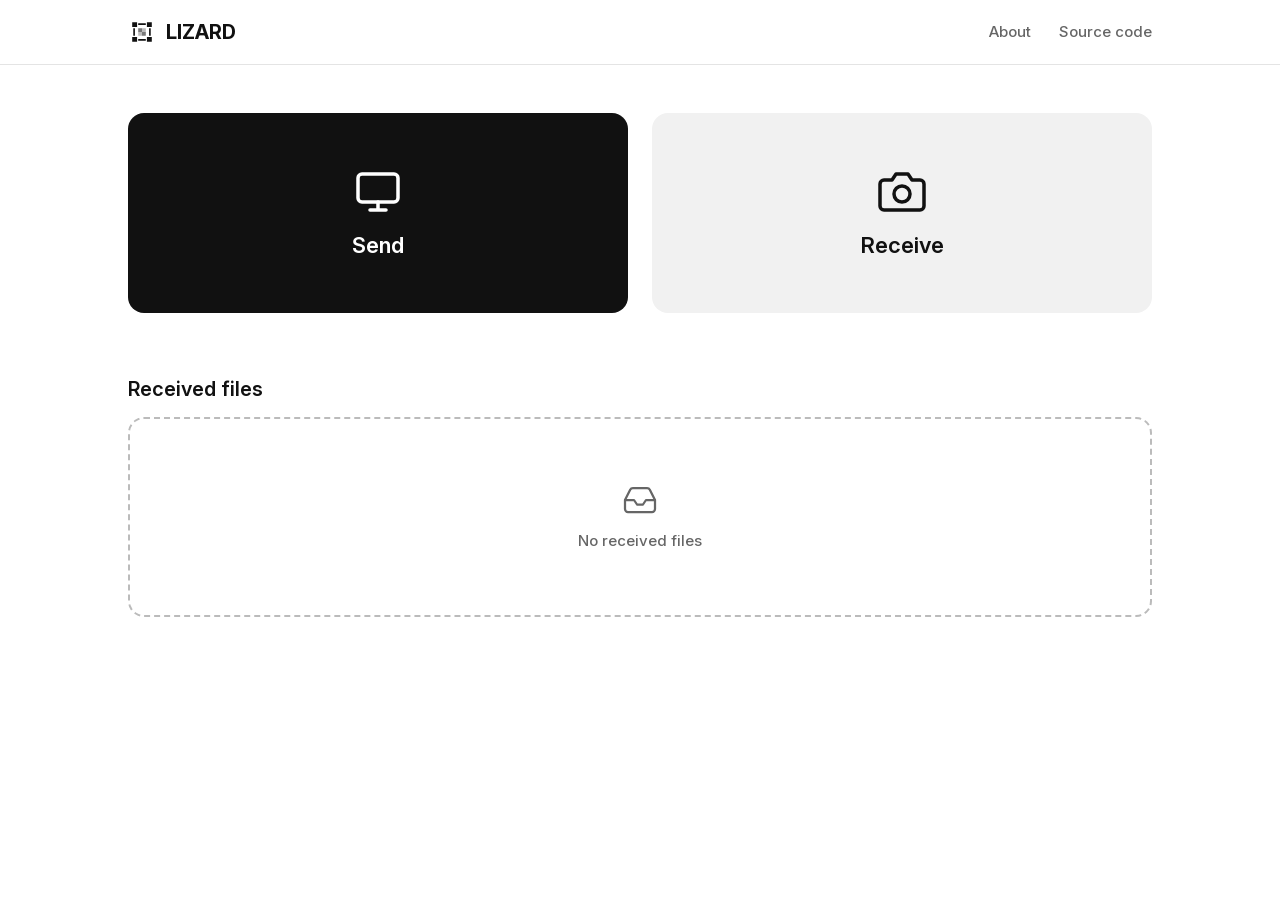
==== commit c81ce5c4: "Home on a PC: the received files' section stays with no files With no received files, the PC's Home " ====
--- a/lizard-web/index.html
+++ b/lizard-web/index.html
@@ -6,7 +6,7 @@
   main,.top{max-width:34rem;margin:0 auto;padding:0 16px 2rem}
   .top{padding-bottom:0}
   /* ai: the PC's parts, hidden on a phone: the bar's About and Source code, the files' columns and their cells */
-  .top .pc,.cols,.files .c-size,.files .c-when,.files .c-open,#clearAllTop{display:none}
+  .top .pc,.cols,.files .c-size,.files .c-when,.files .c-open,#clearAllTop,.emptybox{display:none}
   .files .c-act{display:flex;flex:none;align-items:center}
   .shead{display:flex;align-items:center}.shead h2{flex:1 1 auto;font-size:14px;font-weight:600;color:var(--muted);margin:24px 0 4px}
   .go{display:grid;grid-template-columns:1fr 1fr;gap:12px;margin:16px 0 8px}
@@ -46,6 +46,12 @@
     .files .c-act .menu>summary{width:36px;min-width:36px;min-height:36px;margin-right:-6px}
     .meter.mini{width:64px;margin:0;flex:none}
     #empty{padding:24px 0}
+    /* ai: no received files: the section stays, its columns gone, a box with a dashed outline in their place, the inbox
+       icon over "No received files" (2026-11-06) */
+    #files.none .cols{display:none}
+    #emptyPc:not([hidden]){display:flex;flex-direction:column;align-items:center;justify-content:center;gap:12px;height:200px;
+      border:2px dashed #bbb;border-radius:16px;color:var(--muted);font-size:15px;font-weight:500}
+    #emptyPc svg.i{width:36px;height:36px;stroke-width:1.5}
   }
 </style>
 <div class="top"><header class="bar"><span class="brand"><img src="icon.svg" alt="" width="28" height="28"><span>LIZARD</span></span><span class="grow"></span><button id="aboutTop" class="btn text pc" type="button">About</button><a class="btn text pc" href="https://github.com/FNWTalon/LIZARD" target="_blank" rel="noopener">Source code</a></header></div>
@@ -60,6 +66,7 @@
   <section id="files" aria-labelledby="files-h"><div class="shead"><h2 id="files-h">Received files</h2><button id="clearAllTop" class="text danger" type="button" hidden>Delete all</button></div>
     <div id="empty" class="empty"><svg class="i" viewBox="0 0 24 24" aria-hidden="true"><path d="M14 2H6a2 2 0 0 0-2 2v16a2 2 0 0 0 2 2h12a2 2 0 0 0 2-2V8z"/><path d="M14 2v6h6"/></svg><span>This browser keeps no files: a received file stays until its page closes.</span></div>
     <div class="cols" aria-hidden="true"><span>Name</span><span>Size</span><span>Received</span><span></span></div>
+    <div id="emptyPc" class="emptybox" hidden><svg class="i" viewBox="0 0 24 24" aria-hidden="true"><path d="M22 12h-6l-2 3h-4l-2-3H2"/><path d="M5.45 5.11 2 12v6a2 2 0 0 0 2 2h16a2 2 0 0 0 2-2v-6l-3.45-6.89A2 2 0 0 0 16.76 4H7.24a2 2 0 0 0-1.79 1.11z"/></svg><span>No received files</span></div>
     <ul id="list" class="list files"></ul>
   </section>
   <section class="settings" aria-labelledby="settings-h">
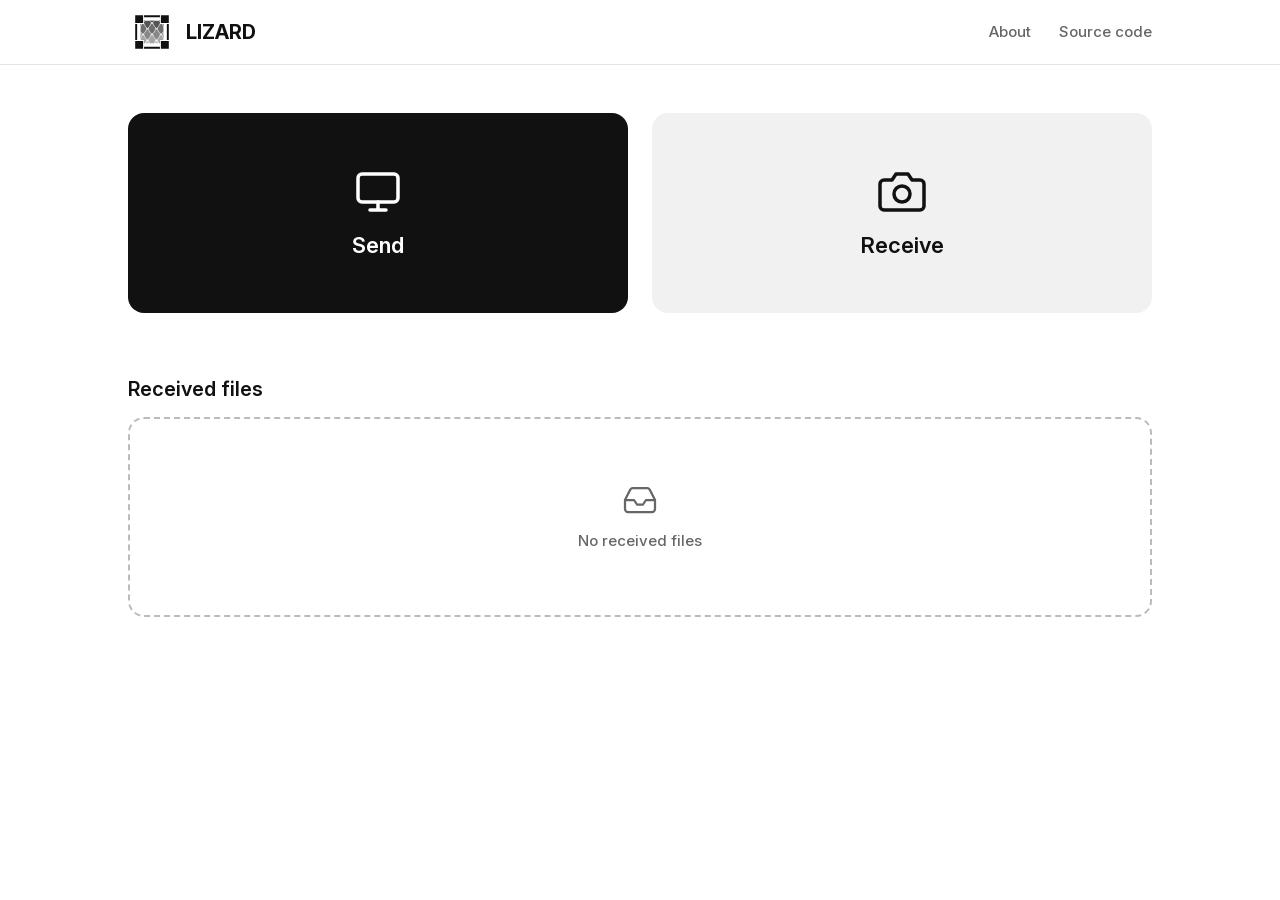
==== commit a857fb79: "Home's mark beside LIZARD at 48 px on the web and 48 dp in both apps; the tool pages' bars keep thei" ====
--- a/lizard-web/index.html
+++ b/lizard-web/index.html
@@ -1,20 +1,37 @@
 <!doctype html><meta charset="utf-8"><meta name="viewport" content="width=device-width,initial-scale=1"><title>LIZARD</title><meta name="description" content="Move files from a screen to a camera, with no network."><link rel="icon" href="icon.svg" type="image/svg+xml">
 <link rel="preload" href="../liblizard/vendor/fonts/inter/InterVariable.woff2" as="font" type="font/woff2" crossorigin><link rel="stylesheet" href="ui.css">
 <style>
-  /* ai: Home (2026-10-01): Send and Receive, the received
-     files (lizard-web/library.mjs) and Settings. One column, the same at every size. */
+  /* ai: Home (2026-10-01): Send and Receive, the received files (lizard-web/library.mjs, Delete all on their heading),
+     About and Source code (a Settings section until 2026-11-07, the apps' the same). A column on a phone. */
   main,.top{max-width:34rem;margin:0 auto;padding:0 16px 2rem}
   .top{padding-bottom:0}
+  /* ai: Home's mark beside LIZARD 48 px (2026-11-16; the tool pages' bars keep ui.css's 28) */
+  .bar .brand img{width:48px;height:48px}
   /* ai: the PC's parts, hidden on a phone: the bar's About and Source code, the files' columns and their cells */
-  .top .pc,.cols,.files .c-size,.files .c-when,.files .c-open,#clearAllTop,.emptybox{display:none}
+  .top .pc,.cols,.files .c-size,.files .c-when,.files .c-open,.emptybox{display:none}
   .files .c-act{display:flex;flex:none;align-items:center}
-  .shead{display:flex;align-items:center}.shead h2{flex:1 1 auto;font-size:14px;font-weight:600;color:var(--muted);margin:24px 0 4px}
+  /* ai: A phone's lists as folds (2026-11-07, the apps' ListFold; a muted label over the rows before): the hairline over
+     each, its row 56 px, the title in medium and the count muted after it (.n), a tap on the row opening it (home.mjs
+     folds; .shut while closed, closed until opened and kept as left), the chevron turned over while open; open, Delete
+     all before the chevron and 16 px of light under the rows, the last row's hairline gone */
+  .fold{border-top:1px solid var(--line)}
+  .shead{display:flex;align-items:center;gap:8px;min-height:56px;cursor:pointer}.shead h2{flex:1 1 auto;margin:0;font-size:16px;font-weight:500;color:var(--fg)}
+  .fold-t{display:flex;width:100%;min-height:0;padding:0;justify-content:flex-start;gap:8px;background:transparent;border-radius:0;font:inherit;color:inherit;text-align:left}
+  .fold-t .n{font-weight:400;color:var(--muted)}.fold-t:hover{background:transparent}
+  .shead .chev{flex:none;width:24px;height:24px;transition:transform .15s;
+    background:url("data:image/svg+xml,%3Csvg xmlns='http://www.w3.org/2000/svg' viewBox='0 0 24 24' fill='none' stroke='%23666' stroke-width='2' stroke-linecap='round' stroke-linejoin='round'%3E%3Cpath d='M6 9l6 6 6-6'/%3E%3C/svg%3E") center/24px no-repeat}
+  .fold:not(.shut) .chev{transform:rotate(180deg)}
+  .fold.shut .list,.fold.shut .shead .danger{display:none}
+  .fold:not(.shut){padding-bottom:16px}
+  .fold .list .item:last-child{border-bottom:0}
+  .go{margin-bottom:24px}
   .go{display:grid;grid-template-columns:1fr 1fr;gap:12px;margin:16px 0 8px}
   .go .btn{flex-direction:column;align-items:center;justify-content:center;gap:2px;min-height:104px;padding:16px;
     border-radius:16px;text-align:center;font-size:18px}
   .go .btn svg{margin-bottom:10px}
-  /* ai: About a fold among the Settings rows (2026-11-06, the apps' AboutFold): the rows' hairline under it, none over it */
-  .settings details.dev{border-top:0;margin-top:0;border-bottom:1px solid var(--line)}
+  /* ai: About a fold over Source code (2026-11-06, the apps' AboutFold): a hairline over it and under it, 24 px of light
+     above (a Settings heading over it until 2026-11-07) */
+  .settings details.dev{margin-top:0}
   /* ai: Home on a PC (2026-11-06; a window 900 px wide or more, under a mouse or no pointer): spacious, the bar across
      the window (the mark and LIZARD; About, opening the credits in a dialog, and Source code on its right), the
      content at most 1120 px wide with 48 px margins; Send and Receive two cards stretched across it, 200 px tall (the
@@ -30,9 +47,10 @@
     .go .btn{height:200px;min-height:200px;gap:16px;border-radius:16px;font-size:22px;font-weight:600}
     .go .btn svg.i{width:48px;height:48px;stroke-width:1.75;margin:0}
     main>section{margin:0 0 48px}
-    .shead{min-height:40px;margin:0 0 8px}
+    .fold{border-top:0;padding:0}.fold .list .item:last-child{border-bottom:1px solid var(--line)}
+    .shead{min-height:40px;margin:0 0 8px;cursor:default}.shead .chev,.fold-t .n,#clearPartial{display:none}
     .shead h2,section>h2{margin:0;font-size:20px;font-weight:600;color:var(--fg)}
-    #clearAllTop:not([hidden]){display:inline-flex;margin-right:-12px}
+    #clearAllTop{margin-right:-12px}
     .settings{display:none}
     .cols,.files .item{display:grid;grid-template-columns:40px minmax(0,1fr) 200px 220px 160px;align-items:center;column-gap:16px}
     .cols{font-size:13px;font-weight:600;color:var(--muted);padding:0 0 8px;border-bottom:1px solid var(--line)}
@@ -54,26 +72,24 @@
     #emptyPc svg.i{width:36px;height:36px;stroke-width:1.5}
   }
 </style>
-<div class="top"><header class="bar"><span class="brand"><img src="icon.svg" alt="" width="28" height="28"><span>LIZARD</span></span><span class="grow"></span><button id="aboutTop" class="btn text pc" type="button">About</button><a class="btn text pc" href="https://github.com/FNWTalon/LIZARD" target="_blank" rel="noopener">Source code</a></header></div>
+<div class="top"><header class="bar"><span class="brand"><img src="icon.svg" alt="" width="48" height="48"><span>LIZARD</span></span><span class="grow"></span><button id="aboutTop" class="btn text pc" type="button">About</button><a class="btn text pc" href="https://github.com/GenMortoLabs/LIZARD" target="_blank" rel="noopener">Source code</a></header></div>
 <!-- ai: About's credits on a PC, opened from the bar (the phone's fold below holds the same) -->
 <dialog id="aboutDlg" class="dialog"><div id="aboutPc" class="about-text"></div><div class="row end"><button id="aboutClose" type="button">Close</button></div></dialog>
 <main>
   <div class="go"><a id="send" class="btn" href="send.html"><svg class="i" viewBox="0 0 24 24" aria-hidden="true"><rect x="2" y="3" width="20" height="14" rx="2"/><path d="M8 21h8M12 17v4"/></svg>Send</a><a id="recv" class="btn" href="recv.html?auto"><svg class="i" viewBox="0 0 24 24" aria-hidden="true"><path d="M23 19a2 2 0 0 1-2 2H3a2 2 0 0 1-2-2V8a2 2 0 0 1 2-2h4l2-3h6l2 3h4a2 2 0 0 1 2 2z"/><circle cx="12" cy="13" r="4"/></svg>Receive</a></div>
-  <section id="partial" aria-labelledby="partial-h" hidden><div class="shead"><h2 id="partial-h">Unfinished</h2></div>
+  <section id="partial" class="fold" aria-labelledby="partial-h" hidden><div class="shead"><h2 id="partial-h"><button id="partialFold" class="fold-t" type="button" aria-expanded="false"><span class="ft">Unfinished</span><span id="partialN" class="n"></span></button></h2><button id="clearPartial" class="text danger" type="button">Delete all</button><span class="chev" aria-hidden="true"></span></div>
     <div class="cols" aria-hidden="true"><span>Name</span><span>Progress</span><span>Started</span><span></span></div>
     <ul id="partialList" class="list files"></ul>
   </section>
-  <section id="files" aria-labelledby="files-h"><div class="shead"><h2 id="files-h">Received files</h2><button id="clearAllTop" class="text danger" type="button" hidden>Delete all</button></div>
+  <section id="files" class="fold" aria-labelledby="files-h"><div class="shead"><h2 id="files-h"><button id="filesFold" class="fold-t" type="button" aria-expanded="false"><span class="ft">Received files</span><span id="filesN" class="n"></span></button></h2><button id="clearAllTop" class="text danger" type="button" hidden>Delete all</button><span class="chev" aria-hidden="true"></span></div>
     <div id="empty" class="empty"><svg class="i" viewBox="0 0 24 24" aria-hidden="true"><path d="M14 2H6a2 2 0 0 0-2 2v16a2 2 0 0 0 2 2h12a2 2 0 0 0 2-2V8z"/><path d="M14 2v6h6"/></svg><span>This browser keeps no files: a received file stays until its page closes.</span></div>
     <div class="cols" aria-hidden="true"><span>Name</span><span>Size</span><span>Received</span><span></span></div>
     <div id="emptyPc" class="emptybox" hidden><svg class="i" viewBox="0 0 24 24" aria-hidden="true"><path d="M22 12h-6l-2 3h-4l-2-3H2"/><path d="M5.45 5.11 2 12v6a2 2 0 0 0 2 2h16a2 2 0 0 0 2-2v-6l-3.45-6.89A2 2 0 0 0 16.76 4H7.24a2 2 0 0 0-1.79 1.11z"/></svg><span>No received files</span></div>
     <ul id="list" class="list files"></ul>
   </section>
-  <section class="settings" aria-labelledby="settings-h">
-    <h2 id="settings-h" tabindex="-1">Settings</h2>
-    <div class="item"><span class="body"><span class="t">Received files</span><span id="usage" class="s"></span></span><button id="clearAll" class="text danger" type="button" hidden>Delete all</button></div>
+  <section class="settings">
     <details class="dev" id="aboutFold"><summary>About</summary><div id="about" class="about-text"></div></details>
-    <a id="source" class="item" href="https://github.com/FNWTalon/LIZARD" target="_blank" rel="noopener"><span class="body"><span class="t">Source code</span></span></a>
+    <a id="source" class="item" href="https://github.com/GenMortoLabs/LIZARD" target="_blank" rel="noopener"><span class="body"><span class="t">Source code</span></span></a>
   </section>
 </main>
 <script type="module" src="home.mjs"></script>
--- a/lizard-web/ui.css
+++ b/lizard-web/ui.css
@@ -9,7 +9,7 @@
 /* ai: preloads it, and block keeps the first paint off the fallback face (no swap after it). */
 @font-face{font-family:"Inter";src:url("../liblizard/vendor/fonts/inter/InterVariable.woff2") format("woff2");font-weight:100 900;font-style:normal;font-display:block}
 @font-face{font-family:"JetBrains Mono";src:url("../liblizard/vendor/fonts/jetbrains-mono/JetBrainsMono-Regular.woff2") format("woff2");font-weight:400;font-style:normal;font-display:block}
-:root{--fg:#111;--bg:#fff;--muted:#666;--line:#e4e4e4;--soft:#f1f1f1;--soft-2:#e6e6e6;--card:#f6f6f6;--bad:#b00020;
+:root{--fg:#111;--bg:#fff;--muted:#666;--line:#e4e4e4;--soft:#f1f1f1;--soft-2:#e6e6e6;--pressed:#dbdbdb;--card:#f6f6f6;--bad:#b00020;
   --good:#0a7a2f;color-scheme:light}
 *,*::before,*::after{box-sizing:border-box}
 html{-webkit-text-size-adjust:100%;text-size-adjust:100%}
@@ -36,7 +36,7 @@
 .icon{width:48px;min-width:48px;padding:0;border-radius:50%}
 button:disabled,button:disabled:hover{background:var(--soft);color:rgba(17,17,17,.38);cursor:default}
 .text:disabled,.icon:disabled{background:transparent}
-@media (pointer:fine){button,.btn{min-height:40px}.icon{width:40px;min-width:40px}}
+@media (pointer:fine),(pointer:none){button,.btn{min-height:40px}.icon{width:40px;min-width:40px}}
 :focus-visible{outline:2px solid var(--fg);outline-offset:2px}
 
 /* ai: Fields on the soft fill, 8 px corners; a select's own arrow replaced by the apps' chevron (lizard-ui Parts.kt
@@ -57,7 +57,18 @@
 input[type=range]::-moz-range-thumb{width:20px;height:20px;border:0;border-radius:50%;background:var(--fg)}
 input[type=range]:disabled{opacity:.38}
 select:disabled,input:disabled{color:rgba(17,17,17,.38)}
-@media (pointer:fine){select,input:not([type=range]){min-height:40px}}
+@media (pointer:fine),(pointer:none){select,input:not([type=range]){min-height:40px}}
+/* ai: A choice among a few as the apps' chips (lizard-ui Parts.kt Chip and Chips, 2026-11-10; the rule: a few fixed
+   choices chips, a spectrum a slider, a menu the last resort): a row that wraps, 8 px apart; each 36 px tall, 8 px
+   corners, 14 px in from its ends, 15 px text on the soft fill; the chosen one solid, its label semibold; one not
+   available at 38% ink. Its <select data-chips> stays the value and is not drawn (ui.mjs chips). */
+select[data-chips]{display:none}
+.chips{display:flex;flex-wrap:wrap;gap:8px}
+.chip{font:inherit;font-size:15px;line-height:20px;font-weight:400;color:var(--fg);background:var(--soft);border:0;border-radius:8px;
+  min-height:36px;padding:0 14px;margin:0;cursor:pointer}
+.chip.on{background:var(--fg);color:var(--bg);font-weight:600}
+.chip:disabled{color:rgba(17,17,17,.38);cursor:default}.chip.on:disabled{color:var(--bg)}
+@media (hover:hover){.chip:not(.on):not(:disabled):hover{background:var(--pressed)}}
 .row{display:flex;flex-wrap:wrap;gap:8px;align-items:center}
 
 /* ai: Status: .status is the state line, .nums the user's figures under it (progress, size, speed, time left: their
@@ -72,11 +83,14 @@
 .why{font-weight:600;margin:4px 0}
 .good{color:var(--good)}
 .bad{color:var(--bad)}
-/* ai: a file's name in a line (ui.mjs sayName, 2026-10-23): on one line, its stem cut with an ellipsis, its ending whole */
+/* ai: a file's name in a line (ui.mjs sayName, 2026-10-23; the PC's NameLine since 2026-11-06): on one line, the head,
+   the ending and the rest whole while the stem gives way (its shrink a hundred thousand times theirs), the stem cut with
+   an ellipsis, the rest cut with one once the stem is gone; each part's spaces kept (a flex item drops a leading or
+   trailing one otherwise: "Sending ", a bundle's " and N more.tar", " 2.0 MB") */
 .fname{display:inline-flex;max-width:100%;white-space:nowrap;vertical-align:bottom}
-.fname>.stem{overflow:hidden;text-overflow:ellipsis;min-width:0}
-/* ai: the kept ending whole, its leading space too (a bundle's " and N more.tar": a flex item drops it otherwise) */
-.fname>:last-child{white-space:pre}
+.fname>*{flex:none;white-space:pre}
+.fname>.stem{flex:0 100000 auto;overflow:hidden;text-overflow:ellipsis;min-width:0}
+.fname>.rest{flex:0 1 auto;overflow:hidden;text-overflow:ellipsis;min-width:0}
 .hint{color:var(--muted);font-size:14px}
 .meter{height:6px;background:var(--soft);border-radius:3px;overflow:hidden;margin:8px 0}
 .meter>span{display:block;height:100%;width:0;background:var(--fg);border-radius:3px}
@@ -91,7 +105,7 @@
 .bar h1{margin:0 0 0 4px;font-size:20px;font-weight:600;white-space:nowrap;overflow:hidden;text-overflow:ellipsis;min-width:0}
 .bar .grow{flex:1 1 auto}
 .bar>.icon:last-child{margin-right:-12px}
-@media (pointer:fine){.bar .back{margin-left:-8px}.bar>.icon:last-child{margin-right:-8px}}
+@media (pointer:fine),(pointer:none){.bar .back{margin-left:-8px}.bar>.icon:last-child{margin-right:-8px}}
 /* ai: The tool pages' sidebar collapser (2026-10-02): an icon at the bar's end in landscape, where the controls are a
    column beside the code or the camera;
    collapsed (body.collapsed, ui.mjs collapser), the column is a 56 px rail holding it alone, its chevrons turned, and
@@ -99,7 +113,9 @@
    Since 2026-11-01 by the pointer: a phone's (coarse) the collapser alone, no edge and no switch in the column's bar;
    anything else (a mouse's fine pointer, or none) no collapser in the open column's bar, the column's edge an editor's
    sash (ui.mjs sideResizer); the rail's expander on both. */
-:root{--side:20rem}
+/* ai: the default column 20rem, or the page's floor where that is wider (ui.mjs sideResizer sets --side-floor: the
+   sender's row with a 17 px Windows scrollbar beside it needs more than 20rem) */
+:root{--side:max(20rem,var(--side-floor,0px))}
 .side-edge{display:none}
 .bar .collapse{display:none}
 @media (orientation:landscape){
@@ -120,8 +136,16 @@
   .bar #swap{display:none}
 }
 @media (orientation:landscape) and (pointer:fine),(orientation:landscape) and (pointer:none){
-  /* ai: the column's edge, dragged (ui.mjs sideResizer, 2026-10-05): a 12 px strip over the hairline, the rail's too */
-  .side-edge{display:block;position:fixed;top:0;bottom:0;left:var(--side);width:12px;margin-left:-6px;cursor:col-resize;z-index:5;touch-action:none}
+  /* ai: the column's edge, dragged (ui.mjs sideResizer, 2026-10-05), the rail's too: since 2026-11-06 the apps' (lizard-ui
+     Column.kt SideEdge), a strip from the hairline 20 px over the main area's side; under the pointer for 300 ms (.lit,
+     ui.mjs sideResizer), and while dragged (body.resizing), the hairline grows to a line 4 px wide in a pressed button's grey (--pressed, the
+     apps' Pressed), widening into the main area's side, over 120 ms */
+  .side-edge{display:block;position:fixed;top:0;bottom:0;left:calc(var(--side) - 1px);width:21px;cursor:col-resize;z-index:5;touch-action:none}
+  .side-edge::before{content:"";position:absolute;left:0;top:0;bottom:0;width:1px;background:var(--line);transition:width .12s,background-color .12s}
+  .side-edge.lit::before,body.resizing .side-edge::before{width:4px;background:var(--pressed)}
+  /* ai: the column's scrollbar (send's #pane, recv's #side) out of sight while the edge's bar shows, lit or dragged, so
+     the two are never side by side (2026-11-06): transparent, its room kept, so nothing moves */
+  body.edge-lit :is(#pane,#side),body.resizing :is(#pane,#side){scrollbar-color:transparent transparent}
   body.full .side-edge{display:none}
   body.collapsed .bar .collapse{display:flex}
 }
@@ -133,6 +157,8 @@
 .rail .rate{font-size:13px;line-height:1.2;font-weight:600;color:var(--fg);font-variant-numeric:tabular-nums}
 .rail .rate small{font-size:11px;font-weight:400;color:var(--muted)}
 .rail .done{color:var(--good)}
+.rail .rate .spin{width:18px;height:18px;margin-bottom:3px;border:2px solid var(--line);border-top-color:var(--fg);border-radius:50%;animation:dt-spin .8s linear infinite}
+@media (prefers-reduced-motion:reduce){.rail .rate .spin{animation:none}}
 .rail .play,.rail .off .pause{display:none}.rail .off .play{display:block}
 /* ai: A square at the rail's foot (the sender's "?", 2026-10-03), and the card it opens: a popover beside the rail, at
    the foot of the window, on the card fill. */
@@ -179,6 +205,21 @@
 .itile{position:relative;display:flex;flex-direction:column;align-items:center;justify-content:center;gap:2px;min-width:0;
   height:104px;padding:8px;border-radius:12px;background:var(--bg)}
 .itile>svg.i{width:28px;height:28px;margin-bottom:4px;color:var(--muted)}
+/* ai: Send's code colours (2026-11-16, the apps' lizard-ui Colours): two tiles filled with the ink
+   and the paper (send.mjs sets the fill and the text's colour), the picker under them: the hue and saturation wheel,
+   the brightness bar, the hex and Done */
+.ctiles{display:grid;grid-template-columns:1fr 1fr;gap:8px}
+.ctile{display:flex;flex-direction:column;justify-content:space-between;align-items:flex-start;height:64px;min-height:64px;padding:10px 12px;
+  border-radius:12px;border:1px solid rgba(0,0,0,.14);font-weight:400;text-align:left}
+.ctile .n{font-size:13px;font-weight:600;opacity:.8}.ctile .h{font-size:16px;font-variant-numeric:tabular-nums}
+.ctile.open{border:2px solid var(--fg)}
+.picker{display:flex;flex-direction:column;align-items:center;gap:12px;margin-top:12px}.picker[hidden]{display:none}
+.picker #wheel{width:220px;height:220px;touch-action:none;cursor:crosshair}
+.picker #valBar{width:100%;height:28px;touch-action:none;cursor:pointer}
+.picker .hexrow{display:flex;gap:8px;width:100%;align-items:center}.picker .hexrow input{flex:1;min-width:0}
+/* ai: a pick being read (2026-11-16, the apps' loading tile): a spinner in the icon's room */
+.itile>.spin{box-sizing:border-box;width:24px;height:24px;margin:2px 2px 6px;border:2.5px solid var(--line);border-top-color:var(--fg);border-radius:50%;animation:dt-spin .8s linear infinite}
+@media (prefers-reduced-motion:reduce){.itile>.spin{animation:none}}
 .itile .t{max-width:100%;font-size:13px;font-weight:500;line-height:1.3}
 .itile .s{font-size:12px;color:var(--muted);white-space:nowrap}
 .itile .x{position:absolute;top:2px;right:2px;width:28px;min-width:28px;height:28px;min-height:28px;padding:0;background:transparent}
@@ -195,9 +236,10 @@
 @media (hover:hover){.menu .acts>*:hover{background:var(--soft)}}
 .empty{display:flex;flex-direction:column;align-items:center;gap:8px;padding:24px 0;color:var(--muted);font-size:14px;text-align:center}
 
-/* ai: Settings and Developer Tools (details.dev; the Developer panel until 2026-10-01, Advanced until 2026-10-03): the
-   switches and readouts, closed unless opened (ui.mjs remember keeps it); its summary a row with a chevron that turns. */
-details.dev{border-top:1px solid var(--line);margin-top:8px}
+/* ai: the tool pages' folds (details.dev: the settings by topic since 2026-11-12, one Settings fold before, and Developer
+   Tools; the Developer panel until 2026-10-01, Advanced until 2026-10-03): the switches and readouts, closed unless
+   opened (ui.mjs remember keeps each); its summary a row with a chevron that turns. */
+details.dev{border-top:1px solid var(--line);margin-top:0}
 details.dev>summary{list-style:none;display:flex;align-items:center;min-height:56px;cursor:pointer;font-weight:500;user-select:none}
 details.dev>summary::-webkit-details-marker{display:none}
 /* ai: the apps' chevron (lizard-ui Parts.kt Fold): Feather's, 24 px, muted, turned over while open */
@@ -206,9 +248,9 @@
 details.dev[open]>summary::after{transform:rotate(180deg)}
 /* ai: a fold's first line straight under its row (2026-10-02) */
 details.dev>summary+*,details.dev>summary+.grid>label:first-child{margin-top:0}
-/* ai: Settings' fields, one rhythm (2026-10-02): a label 4 px over its control,
-   16 px between fields whatever the control (a menu, a slider), a group's header 16 px above it and 8 px
-   over its first field */
+/* ai: a fold's fields, one rhythm (2026-10-02): a label 4 px over its control,
+   16 px between fields whatever the control (a menu, a slider); no group headings inside a fold (the folds by topic,
+   2026-11-12) */
 details.dev .grid{display:grid;grid-template-columns:repeat(auto-fill,minmax(min(100%,14rem),1fr));gap:16px;margin:4px 0 16px}
 /* ai: a field's title as the apps' (lizard-ui Parts.kt Field, 2026-11-06): 14 px semibold, muted, in a 36 px row, 4 px
    over its control */
@@ -218,17 +260,34 @@
 .blocks{display:flex;flex-direction:column;gap:4px;margin:0}.blocks .row{display:flex;align-items:center;gap:12px;justify-content:space-between;min-height:36px}
 /* ai: a slider's title and value in the fields' style (2026-10-02): the title semibold, its value regular (the apps' Field) */
 .blocks .row>span{font-size:14px;color:var(--muted)}.blocks .row>span:first-child{font-weight:600}
-/* ai: the Code group's first field right under its heading */
-#f-focus>.grid{margin-top:0}#f-focus>.grid>.blocks:first-child{margin-top:0}
 .item .s:empty{display:none}
 #blocksOut,#fpsOut{color:var(--muted);font-variant-numeric:tabular-nums}
-details.dev fieldset{border:0;margin:16px 0 0;padding:0;min-width:0}
 /* ai: About, a fold (2026-11-06, the apps' AboutFold): closed until opened and not kept, its text in paragraphs 10 px
    apart (ui.mjs about): the build line muted, the license, the design it is based on, the credits a line a license */
 .about-text{display:flex;flex-direction:column;gap:10px;margin:0 0 16px;font-size:14px;line-height:20px}
 .about-text>p{margin:0}.about-text>.build{color:var(--muted)}
 /* ai: Source code after About on a tool page, a hairline over it (the apps' SourceRow) */
 details.dev+a.item{border-top:1px solid var(--line)}
-details.dev legend{font-size:14px;font-weight:600;color:var(--fg);padding:0;margin-bottom:8px}
 .sr-only{position:absolute;width:1px;height:1px;padding:0;margin:-1px;overflow:hidden;clip:rect(0 0 0 0);
   white-space:nowrap;border:0}
+/* ai: a send's or a receive's block (ui.mjs details, 2026-11-07; the apps' lizard-ui Details): the head (the file's icon,
+   the name semibold 16 px, a percentage or a spinner at its end), the meter, a row a fact, its label muted */
+.dt{display:flex;flex-direction:column;margin:12px 0 0}.dt[hidden]{display:none}.dt.ghost{visibility:hidden}
+.dt-head{display:flex;align-items:center;gap:8px;min-height:30px}
+.dt-head>svg.i{width:20px;height:20px;flex:none;color:var(--muted)}
+.dt-head .nm{font-weight:600;font-size:16px;flex:1;min-width:0;white-space:nowrap;overflow:hidden;text-overflow:ellipsis}
+.dt-head .pc{font-size:14px;color:var(--muted);font-variant-numeric:tabular-nums}
+.dt-head .spin{width:16px;height:16px;border:2px solid var(--line);border-top-color:var(--fg);border-radius:50%;flex:none;animation:dt-spin .8s linear infinite}
+@keyframes dt-spin{to{transform:rotate(360deg)}}
+@media (prefers-reduced-motion:reduce){.dt-head .spin{animation:none}}
+.dt-row{display:flex;justify-content:space-between;gap:12px;font-size:14px;min-height:26px;align-items:center}
+.dt-row>.k{color:var(--muted)}.dt-row>.v{font-variant-numeric:tabular-nums;white-space:nowrap}
+.dt .meter{margin:8px 0}
+/* ai: warnings as status labels (ui.mjs warnings, 2026-11-07; the apps' lizard-ui WarnRow): the red triangle, the label,
+   a value at the right */
+.wr{display:flex;align-items:center;gap:8px;font-size:14px;min-height:26px;font-weight:400}
+.wr>svg.i{width:16px;height:16px;flex:none;color:var(--bad)}
+.wr.h>svg.i{color:var(--muted)}
+.wr>.l{flex:1;min-width:0;color:var(--fg);white-space:nowrap;overflow:hidden;text-overflow:ellipsis}
+.wr>.v{color:var(--muted);font-variant-numeric:tabular-nums;white-space:nowrap}
+.ghost.wr,.ghost>.wr{visibility:hidden}
